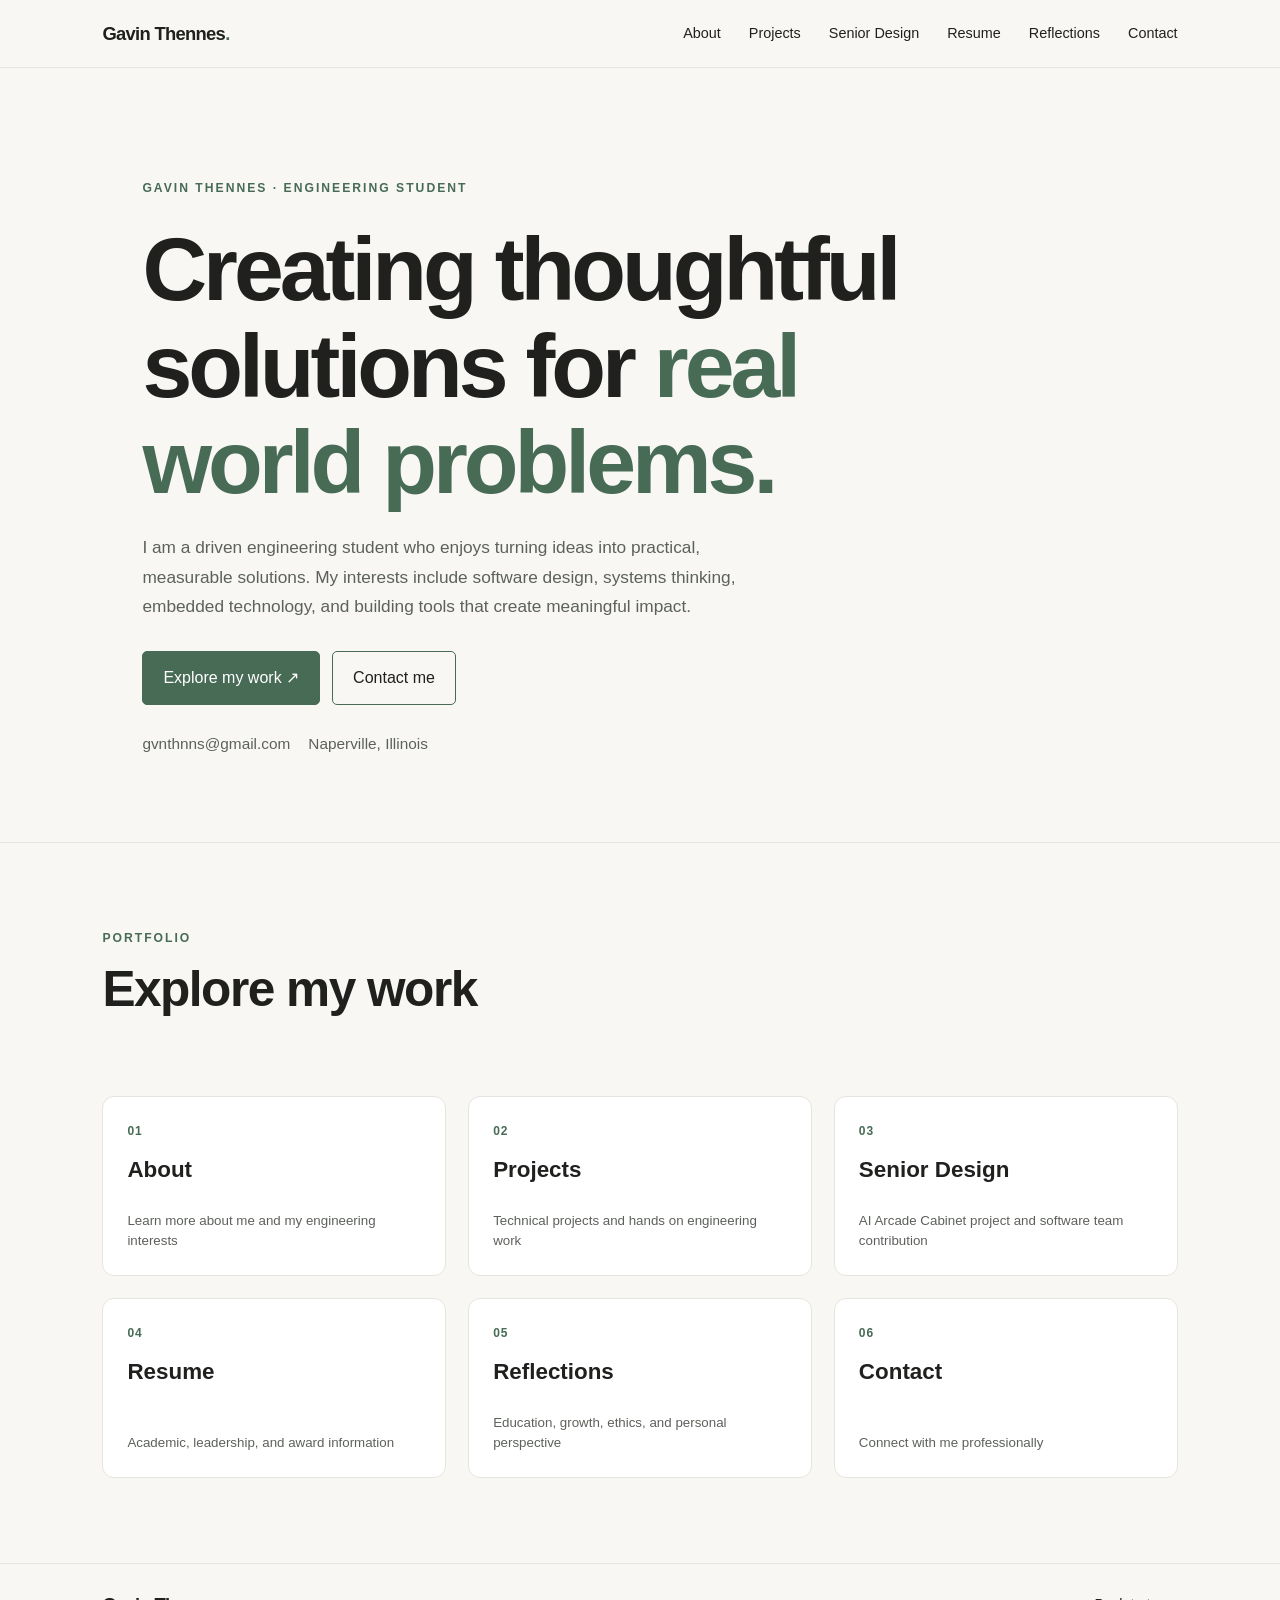
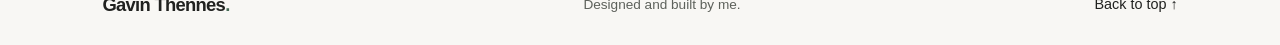
==== index.html @ 058e00fd "first commit" ====
<!DOCTYPE html>
<html lang="en">
<head>
  <meta charset="UTF-8">
  <meta name="viewport" content="width=device-width, initial-scale=1.0">
  <meta name="description" content="Engineering portfolio showcasing Gavin Thennes's projects, skills, and academic reflections.">
  <meta name="theme-color" content="#f8f7f4">
  <title>Gavin Thennes | Engineering Portfolio</title>
  <link rel="stylesheet" href="style.css">
</head>
<body>
  <header class="navbar">
    <a class="logo" href="index.html">Gavin Thennes<span>.</span></a>
    <nav aria-label="Main navigation">
      <a href="about.html">About</a>
      <a href="projects.html">Projects</a>
      <a href="senior-design.html">Senior Design</a>
      <a href="resume.html">Resume</a>
      <a href="reflections.html">Reflections</a>
      <a href="contact.html">Contact</a>
    </nav>
  </header>

  <main>
    <section class="hero" id="home">
      <div class="hero-content">
        <div class="hero-copy">
          <p class="eyebrow">Gavin Thennes · ENGINEERING STUDENT</p>
          <h1>Creating thoughtful<br>solutions for <span>real world problems.</span></h1>
          <p class="intro">
            I am a driven engineering student who enjoys turning ideas into practical,
            measurable solutions. My interests include software design, systems thinking,
            embedded technology, and building tools that create meaningful impact.
          </p>
          <div class="hero-actions">
            <a class="button primary" href="projects.html">Explore my work ↗</a>
            <a class="button secondary" href="contact.html">Contact me</a>
          </div>
          <ul class="contact-inline" aria-label="Contact information">
            <li><a href="mailto:gvnthnns@gmail.com">gvnthnns@gmail.com</a></li>
            <li>Naperville, Illinois</li>
          </ul>
        </div>
      </div>
    </section>

    <section class="section">
      <div class="section-heading">
        <div>
          <p class="eyebrow">PORTFOLIO</p>
          <h2>Explore my work</h2>
        </div>
      </div>

      <div class="card-links">
        <a class="mini-link" href="about.html">
          <span>01</span>
          <strong>About</strong>
          <small>Learn more about me and my engineering interests</small>
        </a>
        <a class="mini-link" href="projects.html">
          <span>02</span>
          <strong>Projects</strong>
          <small>Technical projects and hands on engineering work</small>
        </a>
        <a class="mini-link" href="senior-design.html">
          <span>03</span>
          <strong>Senior Design</strong>
          <small>AI Arcade Cabinet project and software team contribution</small>
        </a>
        <a class="mini-link" href="resume.html">
          <span>04</span>
          <strong>Resume</strong>
          <small>Academic, leadership, and award information</small>
        </a>
        <a class="mini-link" href="reflections.html">
          <span>05</span>
          <strong>Reflections</strong>
          <small>Education, growth, ethics, and personal perspective</small>
        </a>
        <a class="mini-link" href="contact.html">
          <span>06</span>
          <strong>Contact</strong>
          <small>Connect with me professionally</small>
        </a>
      </div>
    </section>
  </main>

  <footer>
    <a class="logo" href="index.html">Gavin Thennes<span>.</span></a>
    <p>Designed and built by me.</p>
    <a href="index.html">Back to top ↑</a>
  </footer>
</body>
</html>
---- style.css ----
/* Personal portfolio — cream and green theme */

:root {
  --background: #f8f7f4;
  --surface: #ffffff;
  --text: #20211f;
  --muted: #5d615b;
  --accent: #476b55;
  --accent-strong: #314d3d;
  --border: #e6e4de;
  --soft-green: #e9eee7;
  --soft-ivory: #f3efe9;
}

* {
  box-sizing: border-box;
}

html {
  scroll-behavior: smooth;
  scroll-padding-top: 90px;
}

body {
  margin: 0;
  background: var(--background);
  color: var(--text);
  font-family: Arial, Helvetica, sans-serif;
  line-height: 1.7;
}

a {
  color: inherit;
  text-decoration: none;
}

a:focus-visible {
  outline: 3px solid var(--accent);
  outline-offset: 4px;
}

img {
  max-width: 100%;
}

.navbar {
  position: sticky;
  top: 0;
  z-index: 10;
  display: flex;
  justify-content: space-between;
  align-items: center;
  gap: 20px;
  padding: 18px 8%;
  background: rgb(248 247 244 / 94%);
  border-bottom: 1px solid var(--border);
  backdrop-filter: blur(12px);
}

.logo {
  font-size: 1.15rem;
  font-weight: 800;
  letter-spacing: -0.7px;
  white-space: nowrap;
}

.logo span {
  color: var(--accent);
}

nav {
  display: flex;
  gap: 28px;
  flex-wrap: wrap;
}

nav a,
footer a {
  font-size: 0.9rem;
}

nav a:hover,
footer a:hover {
  color: var(--accent);
}

.hero {
  max-width: 1200px;
  min-height: 570px;
  margin: auto;
  padding: 110px 8% 85px;
}

.hero-content {
  display: block;
}

.hero-copy {
  max-width: 850px;
}

.about-layout {
  display: grid;
  grid-template-columns: 0.8fr 1.2fr;
  gap: 32px;
  align-items: center;
}

.about-portrait {
  display: flex;
  justify-content: center;
  align-items: center;
}

.about-portrait img {
  display: block;
  width: min(100%, 430px);
  max-height: 640px;
  object-fit: cover;
  border-radius: 18px;
  box-shadow: 0 18px 45px rgb(32 33 31 / 10%);
}

.about-copy {
  width: 100%;
}

.about-objective .narrative-box {
  max-width: 850px;
}

.about-skills {
  background: var(--soft-ivory);
}

.about-skills-grid {
  display: grid;
  grid-template-columns: repeat(2, minmax(0, 1fr));
  gap: 18px;
  margin-top: 28px;
}

.about-skill-card {
  padding: 24px;
  border: 1px solid var(--border);
  border-radius: 10px;
  background: var(--surface);
}

.about-skill-card h3 {
  margin-bottom: 8px;
  font-size: 1.15rem;
}

.about-skill-card p {
  margin-bottom: 0;
  color: var(--muted);
}

.eyebrow {
  color: var(--accent);
  font-size: 0.76rem;
  font-weight: 700;
  letter-spacing: 2px;
  text-transform: uppercase;
}

h1,
h2,
h3,
h4,
p,
ul {
  margin-top: 0;
}

h1 {
  margin: 22px 0;
  font-size: clamp(3rem, 7vw, 5.7rem);
  line-height: 1.08;
  letter-spacing: -4px;
}

h2 {
  font-size: clamp(2rem, 4vw, 3.1rem);
  line-height: 1.2;
  letter-spacing: -1.5px;
}

h1 span {
  color: var(--accent);
}

.intro {
  max-width: 610px;
  color: var(--muted);
  font-size: 1.08rem;
}

.contact-inline {
  display: flex;
  flex-wrap: wrap;
  gap: 18px;
  margin: 26px 0 0;
  padding: 0;
  list-style: none;
  color: var(--muted);
  font-size: 0.96rem;
}

.hero-actions {
  display: flex;
  flex-wrap: wrap;
  gap: 12px;
  margin-top: 30px;
}

.button {
  display: inline-block;
  padding: 12px 20px;
  border: 1px solid var(--accent);
  border-radius: 5px;
  transition: transform 0.2s ease, background 0.2s ease;
}

.button:hover {
  transform: translateY(-2px);
}

.primary {
  background: var(--accent);
  color: #ffffff;
}

.primary:hover {
  background: var(--accent-strong);
}

.secondary {
  background: transparent;
}

.section {
  padding: 85px 8%;
  border-top: 1px solid var(--border);
  scroll-margin-top: 90px;
}

.section-heading {
  display: flex;
  justify-content: space-between;
  align-items: end;
  gap: 20px;
  margin-bottom: 35px;
}

.card-links {
  display: grid;
  grid-template-columns: repeat(3, minmax(0, 1fr));
  gap: 22px;
}

.mini-link {
  display: flex;
  flex-direction: column;
  gap: 10px;
  min-height: 180px;
  padding: 24px;
  border: 1px solid var(--border);
  border-radius: 12px;
  background: var(--surface);
  transition: transform 0.2s ease, box-shadow 0.2s ease;
}

.mini-link:hover {
  transform: translateY(-4px);
  box-shadow: 0 12px 30px rgb(32 33 31 / 7%);
}

.mini-link span {
  color: var(--accent);
  font-size: 0.75rem;
  font-weight: 700;
  letter-spacing: 1px;
}

.mini-link strong {
  font-size: 1.4rem;
  color: var(--text);
}

.mini-link small {
  margin-top: auto;
  color: var(--muted);
  line-height: 1.5;
}

.narrative-box {
  padding: 28px 30px;
  border: 1px solid var(--border);
  border-radius: 12px;
  background: var(--surface);
  color: var(--muted);
}

.narrative-box p:last-child {
  margin-bottom: 0;
}

.feature-project {
  margin-bottom: 32px;
  padding: 28px;
  border: 1px solid var(--border);
  border-radius: 12px;
  background: #fcfbf9;
}

.project-page-link {
  display: block;
  color: inherit;
  transition: transform 0.2s ease, box-shadow 0.2s ease;
}

.project-page-link:hover {
  transform: translateY(-3px);
  box-shadow: 0 12px 30px rgb(32 33 31 / 7%);
}

.project-page-link > p {
  margin-bottom: 0;
  color: var(--muted);
}

.feature-project-header {
  margin-bottom: 18px;
}

.feature-project h3 {
  margin: 8px 0 0;
  font-size: clamp(1.7rem, 3vw, 2.4rem);
  letter-spacing: -1px;
}

.feature-grid {
  display: grid;
  grid-template-columns: repeat(2, minmax(0, 1fr));
  gap: 28px;
  color: var(--muted);
}

.document-links {
  display: grid;
  gap: 6px;
  margin: -10px 0 18px;
  padding-left: 20px;
}

.document-links a {
  color: var(--accent);
  font-weight: 700;
}

.project-type {
  color: var(--accent);
  font-size: 0.7rem;
  font-weight: 700;
  letter-spacing: 1px;
  text-transform: uppercase;
}

.project-grid {
  display: grid;
  grid-template-columns: repeat(2, minmax(0, 1fr));
  gap: 22px;
}

.project-card {
  display: flex;
  flex-direction: column;
  overflow: hidden;
  background: var(--surface);
  border: 1px solid var(--border);
  border-radius: 8px;
  transition: transform 0.2s ease, box-shadow 0.2s ease;
}

.project-card-featured {
  grid-column: 1 / -1;
  display: grid;
  grid-template-columns: minmax(220px, 0.75fr) minmax(0, 1.25fr);
}

.project-card-featured .project-art {
  min-height: 100%;
}

.project-card-featured .project-info {
  padding: 32px;
}

.project-card:hover {
  transform: translateY(-5px);
  box-shadow: 0 12px 30px rgb(32 33 31 / 7%);
}

.project-art {
  position: relative;
  display: flex;
  justify-content: space-between;
  align-items: flex-start;
  min-height: 190px;
  padding: 22px;
  overflow: hidden;
}

.project-art > span:first-child {
  font-size: 0.72rem;
  font-weight: 700;
  letter-spacing: 1.5px;
}

.art-one {
  background: #e1e8df;
  color: #365440;
}

.art-two {
  background: #e9e3d8;
  color: #655542;
}

.art-three {
  background: #dfe6ed;
  color: #3e5368;
}

.art-symbol {
  position: absolute;
  right: 22px;
  bottom: -22px;
  font-size: 6rem;
  font-weight: 800;
  line-height: 1.2;
  opacity: 0.18;
}

.project-info {
  display: flex;
  flex: 1;
  flex-direction: column;
  padding: 24px;
  color: var(--muted);
}

.project-info h3 {
  margin: 0 0 12px;
  font-size: 1.35rem;
  line-height: 1.35;
  color: var(--text);
}

.project-info p {
  font-size: 0.93rem;
}

.project-info strong {
  color: var(--text);
}

.tags {
  display: flex;
  flex-wrap: wrap;
  gap: 7px;
  margin: 10px 0 14px;
}

.tags span {
  padding: 4px 9px;
  border: 1px solid var(--border);
  border-radius: 4px;
  background: #faf9f6;
  color: #555950;
  font-size: 0.74rem;
}

.project-info a,
.feature-grid a {
  margin-top: auto;
  padding-top: 8px;
  color: var(--accent);
  font-size: 0.85rem;
  font-weight: 700;
}

.experience-list {
  display: grid;
  gap: 24px;
}

.experience-item {
  padding: 28px;
  border: 1px solid var(--border);
  border-radius: 12px;
  background: var(--surface);
}

.experience-meta {
  display: flex;
  justify-content: space-between;
  gap: 16px;
  margin-bottom: 12px;
  color: var(--accent);
  font-size: 0.8rem;
  font-weight: 700;
  letter-spacing: 0.08em;
  text-transform: uppercase;
}

.experience-item h3 {
  margin-bottom: 12px;
  font-size: 1.7rem;
}

.experience-item ul,
.resume-columns ul {
  padding-left: 18px;
  color: var(--muted);
}

.mini-grid {
  display: grid;
  grid-template-columns: repeat(2, minmax(0, 1fr));
  gap: 20px;
  margin: 24px 0;
}

.mini-grid h4 {
  margin-bottom: 8px;
  font-size: 1rem;
}

.mini-grid p {
  margin-bottom: 0;
  color: var(--muted);
}

.senior-design-link {
  margin-top: 32px;
}

.senior-design-photo {
  display: block;
  width: 100%;
  max-height: 520px;
  margin: 0 auto 28px;
  border: 1px solid var(--border);
  border-radius: 12px;
  background: var(--surface);
  object-fit: contain;
}

.senior-design-thumbnail {
  display: block;
  width: 100%;
  max-height: 280px;
  margin-bottom: 24px;
  border-radius: 8px;
  object-fit: cover;
  object-position: center 58%;
}

.resume-viewer {
  margin-top: 24px;
  border: 1px solid var(--border);
  border-radius: 12px;
  overflow: hidden;
  background: var(--surface);
}

.resume-viewer embed {
  display: block;
  width: 100%;
  height: min(1100px, 85vh);
  min-height: 560px;
}

.resume-cta {
  margin-top: 24px;
}

.reflections {
  background: var(--soft-ivory);
}

.reflection-grid {
  display: grid;
  grid-template-columns: repeat(2, minmax(0, 1fr));
  gap: 22px;
  margin-top: 24px;
}

.reflection-card {
  padding: 24px;
  border: 1px solid var(--border);
  border-radius: 10px;
  background: var(--surface);
}

.reflection-card p {
  color: var(--muted);
}

.ethic-section {
  background: #f3f6f2;
}

.comments blockquote {
  margin: 0;
  padding: 28px 32px;
  border-left: 4px solid var(--accent);
  background: var(--surface);
  color: var(--muted);
  font-size: 1.05rem;
  line-height: 1.8;
}

.contact {
  padding: 90px 8%;
  background: var(--soft-green);
  text-align: center;
  scroll-margin-top: 90px;
}

.contact > p:not(.eyebrow) {
  max-width: 600px;
  margin-right: auto;
  margin-left: auto;
  color: var(--muted);
}

.contact-links {
  display: flex;
  justify-content: center;
  flex-wrap: wrap;
  gap: 12px;
  margin-top: 28px;
}

footer {
  display: flex;
  justify-content: space-between;
  align-items: center;
  gap: 16px;
  padding: 25px 8%;
  border-top: 1px solid var(--border);
}

footer p {
  margin: 0;
  color: var(--muted);
  font-size: 0.85rem;
}

@media (max-width: 900px) {
  .feature-grid,
  .about-skills-grid,
  .resume-columns,
  .reflection-grid,
  .mini-grid {
    grid-template-columns: 1fr;
  }
}

@media (max-width: 760px) {
  .navbar {
    padding: 16px 5%;
    flex-wrap: wrap;
    gap: 14px;
  }

  nav {
    gap: 15px;
    flex-wrap: wrap;
  }

  nav a {
    font-size: 0.82rem;
  }

  .hero {
    min-height: auto;
    padding: 85px 6%;
  }

  h1 {
    letter-spacing: -2px;
  }

  .section {
    padding: 65px 6%;
  }

  .section-heading {
    align-items: flex-start;
    flex-direction: column;
  }

  .about-layout {
    grid-template-columns: 1fr;
  }

  .about-portrait img {
    width: min(100%, 360px);
  }

  .project-grid {
    grid-template-columns: 1fr;
  }

  .project-card-featured {
    grid-template-columns: 1fr;
  }

  .project-card:last-child {
    grid-column: auto;
  }

  .project-art {
    min-height: 170px;
  }

  .contact {
    padding: 70px 6%;
  }

  .contact-links {
    align-items: stretch;
    flex-direction: column;
    max-width: 260px;
    margin-right: auto;
    margin-left: auto;
  }

  .contact-links .button {
    text-align: center;
  }

  footer {
    padding: 24px 6%;
    flex-wrap: wrap;
  }
}

@media (prefers-reduced-motion: reduce) {
  html {
    scroll-behavior: auto;
  }

  *,
  *::before,
  *::after {
    transition-duration: 0.01ms !important;
    animation-duration: 0.01ms !important;
    animation-iteration-count: 1 !important;
  }
}
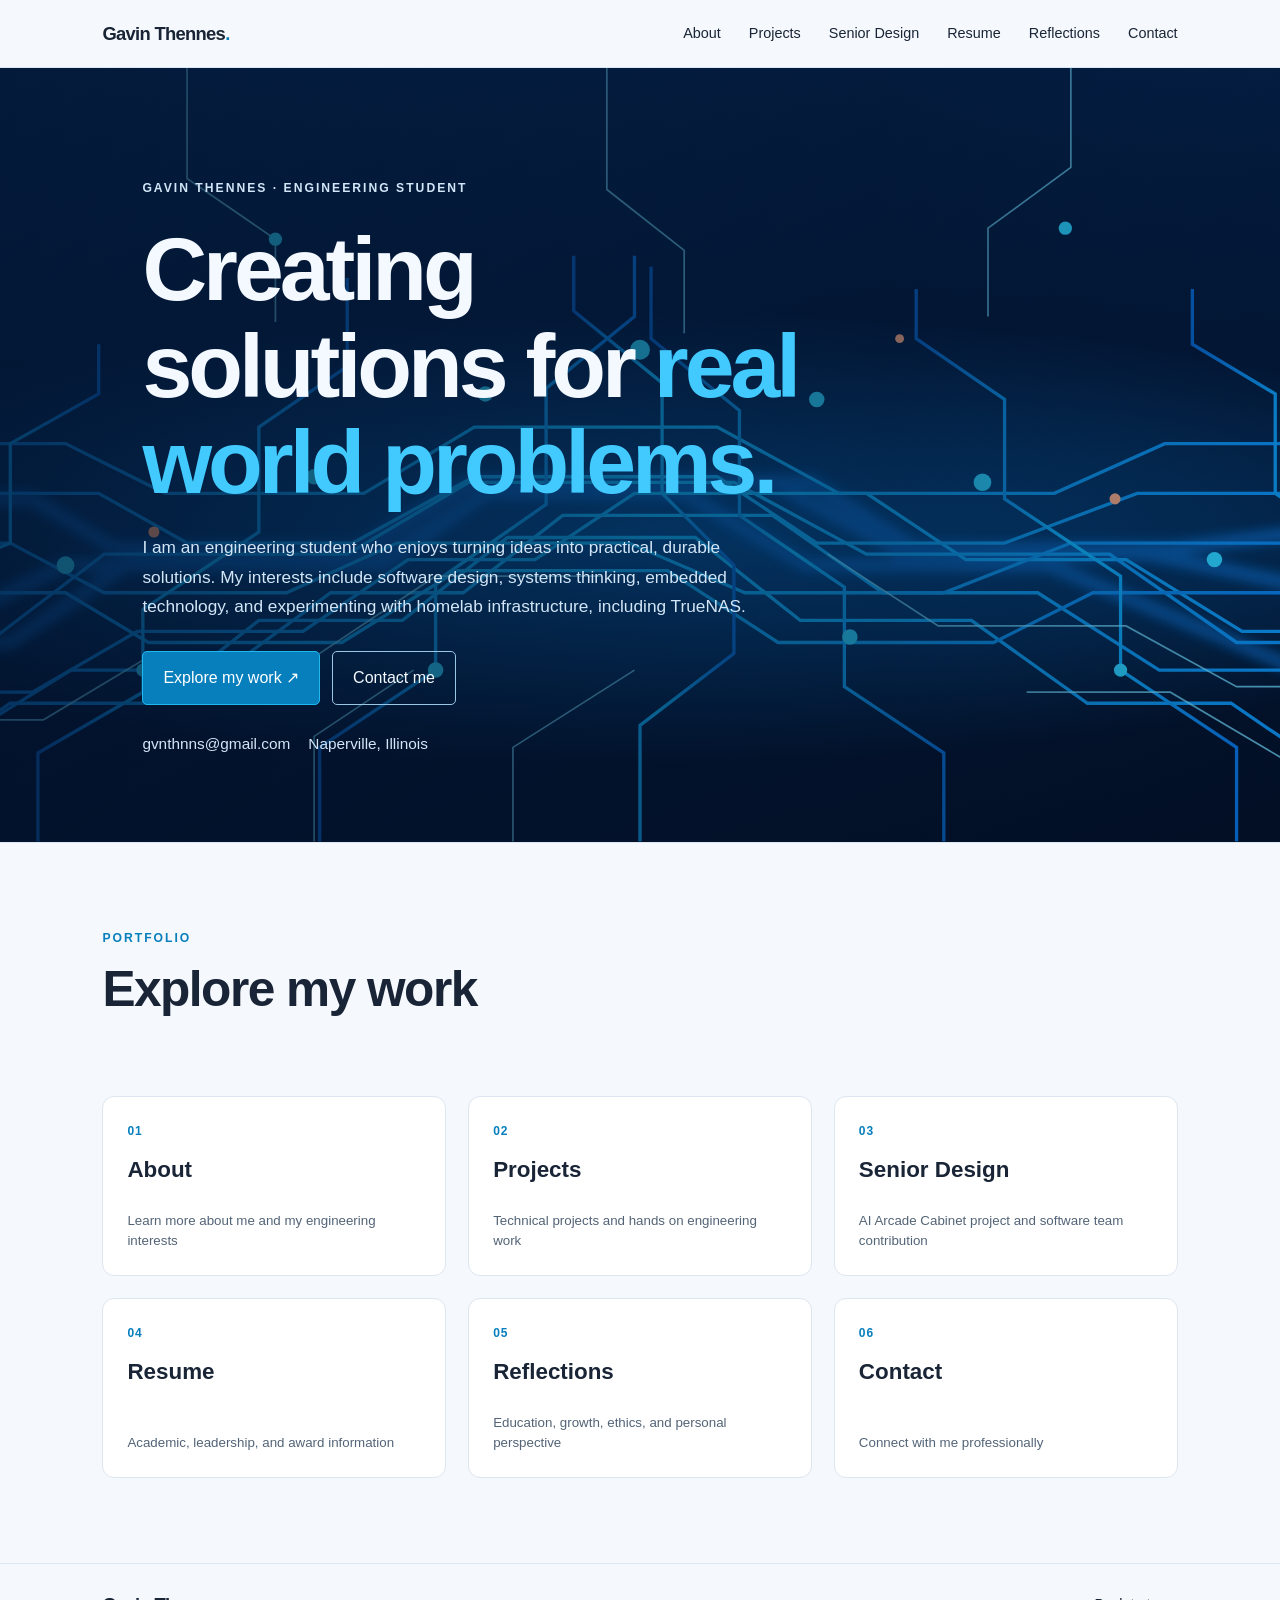
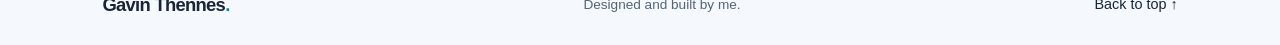
==== commit 51a2a3a9: "animations and such" ====
--- a/index.html
+++ b/index.html
@@ -6,6 +6,7 @@
   <meta name="description" content="Engineering portfolio showcasing Gavin Thennes's projects, skills, and academic reflections.">
   <meta name="theme-color" content="#f8f7f4">
   <title>Gavin Thennes | Engineering Portfolio</title>
+  <script src="page-transitions.js"></script>
   <link rel="stylesheet" href="style.css">
 </head>
 <body>
@@ -23,14 +24,85 @@
 
   <main>
     <section class="hero" id="home">
+      <div class="circuit-board" aria-hidden="true">
+        <svg viewBox="0 0 1600 700" preserveAspectRatio="xMidYMid slice">
+          <defs>
+            <linearGradient id="board-bg" x1="0" y1="0" x2="1" y2="1">
+              <stop offset="0" stop-color="#06366f"/>
+              <stop offset="0.52" stop-color="#031b3d"/>
+              <stop offset="1" stop-color="#020d20"/>
+            </linearGradient>
+            <linearGradient id="trace" x1="0" y1="0" x2="1" y2="0">
+              <stop stop-color="#0864c7"/>
+              <stop offset="0.5" stop-color="#10b9ff"/>
+              <stop offset="1" stop-color="#0873dc"/>
+            </linearGradient>
+            <linearGradient id="copy-shade" x1="0" y1="0" x2="1" y2="0">
+              <stop stop-color="#020e24" stop-opacity=".72"/>
+              <stop offset=".64" stop-color="#020e24" stop-opacity=".45"/>
+              <stop offset="1" stop-color="#020e24" stop-opacity="0"/>
+            </linearGradient>
+            <filter id="trace-glow" x="-30%" y="-30%" width="160%" height="160%">
+              <feGaussianBlur stdDeviation="5"/>
+            </filter>
+            <radialGradient id="horizon-glow">
+              <stop stop-color="#0789ed" stop-opacity=".55"/>
+              <stop offset="1" stop-color="#0789ed" stop-opacity="0"/>
+            </radialGradient>
+          </defs>
+          <rect width="1600" height="700" fill="url(#board-bg)"/>
+          <ellipse cx="800" cy="425" rx="870" ry="205" fill="url(#horizon-glow)"/>
+          <g fill="none" stroke="#078cff" stroke-width="13" opacity=".45" filter="url(#trace-glow)">
+            <path d="M-50 610 280 450h290l90-65h180l110 65h220l480 200"/>
+            <path d="M-30 520h260l120-80h220l110-65h240l120 65h220l390 80"/>
+            <path d="M-50 390h300l75 45h220l100-60h310l95 60h230l370-45"/>
+          </g>
+          <g fill="none" stroke="url(#trace)" stroke-width="3">
+            <path d="M-60 650h180l110-75h130l95-75h130l95-75h170l95 75h155l105 75h130l110 75h260"/>
+            <path d="M-50 610h230l105-65h140l95-70h120l90-70h190l100 70h140l110 70h155l120 65h140"/>
+            <path d="M-50 565h300l95-55h150l95-65h115l90-60h210l90 60h145l105 65h180l250 55"/>
+            <path d="M-50 520h260l105-80h220l110-65h240l120 65h220l115 80h310"/>
+            <path d="M-50 475h330l75 45h175l105-65h190l100 65h195l90-45h250"/>
+            <path d="M-50 430h280l85 45h165l100-45h210l105 45h180l115-45h350"/>
+            <path d="M-50 385h360l80 45h150l110-60h220l90 60h170l120-45h390"/>
+            <path d="M-50 340h330l90 45h180l100-60h220l110 60h195l100-45h350"/>
+            <path d="M40 700V610l80-45v-90l110-45v-90l80-45V250"/>
+            <path d="M255 700v-80l95-55v-75l105-70v-95l80-55V190"/>
+            <path d="M510 700v-85l105-70v-80l100-70v-105l80-65V170"/>
+            <path d="M800 700v-105l85-65v-80l-65-65v-100l-80-65V170"/>
+            <path d="M1075 700v-80l-90-60v-90l-95-65v-95l-80-65V180"/>
+            <path d="M1340 700v-85l-105-70v-85l-105-70v-90l-80-55V200"/>
+            <path d="M1570 700v-95l-100-60v-95l-95-65v-90l-75-45V200"/>
+          </g>
+          <g fill="none" stroke="#73ddff" stroke-width="1.5" opacity=".75">
+            <path d="M0 590h260l100-60h150l105-70h150m-260 240v-95l90-60m90 155v-85l110-70"/>
+            <path d="M1600 560h-260l-100-55h-170l-100-65m630 190h-210l-110-65h-130"/>
+            <path d="M390 0v100l80 55v75m300-230v110l70 55v75m350-240v90l-75 55v80"/>
+          </g>
+          <g fill="#2bd2ff">
+            <circle cx="280" cy="450" r="8"/><circle cx="505" cy="370" r="7"/>
+            <circle cx="660" cy="295" r="7"/><circle cx="800" cy="255" r="9"/>
+            <circle cx="960" cy="300" r="7"/><circle cx="1110" cy="375" r="8"/>
+            <circle cx="1320" cy="445" r="7"/><circle cx="350" cy="545" r="6"/>
+            <circle cx="615" cy="545" r="7"/><circle cx="990" cy="515" r="7"/>
+            <circle cx="1235" cy="545" r="6"/><circle cx="470" cy="155" r="6"/>
+            <circle cx="1185" cy="145" r="6"/>
+          </g>
+          <g fill="#f5a987">
+            <circle cx="360" cy="420" r="5"/><circle cx="1230" cy="390" r="5"/>
+            <circle cx="1035" cy="245" r="4"/>
+          </g>
+          <rect width="1600" height="700" fill="url(#copy-shade)"/>
+        </svg>
+      </div>
       <div class="hero-content">
         <div class="hero-copy">
           <p class="eyebrow">Gavin Thennes · ENGINEERING STUDENT</p>
-          <h1>Creating thoughtful<br>solutions for <span>real world problems.</span></h1>
+          <h1>Creating<br>solutions for <span>real world problems.</span></h1>
           <p class="intro">
-            I am a driven engineering student who enjoys turning ideas into practical,
-            measurable solutions. My interests include software design, systems thinking,
-            embedded technology, and building tools that create meaningful impact.
+            I am an engineering student who enjoys turning ideas into practical, durable solutions.
+            My interests include software design, systems thinking, embedded technology, and
+            experimenting with homelab infrastructure, including TrueNAS.
           </p>
           <div class="hero-actions">
             <a class="button primary" href="projects.html">Explore my work ↗</a>
--- a/style.css
+++ b/style.css
@@ -1,15 +1,60 @@
-/* Personal portfolio — cream and green theme */
+/* Personal portfolio — blue and cool-neutral theme */
 
 :root {
-  --background: #f8f7f4;
+  --background: #f5f8fc;
   --surface: #ffffff;
-  --text: #20211f;
-  --muted: #5d615b;
-  --accent: #476b55;
-  --accent-strong: #314d3d;
-  --border: #e6e4de;
-  --soft-green: #e9eee7;
-  --soft-ivory: #f3efe9;
+  --text: #192536;
+  --muted: #536477;
+  --accent: #087fbd;
+  --accent-strong: #075f91;
+  --border: #dce6f0;
+  --soft-blue: #e8f3fb;
+  --soft-surface: #eef4fa;
+}
+
+html[data-navigation-transition] {
+  overflow-x: clip;
+}
+
+html[data-page-direction="right"] {
+  --page-exit-x: -40%;
+  --page-exit-rotation: 5deg;
+  --page-exit-x-reduced: -20%;
+  --page-enter-x: 100%;
+  --page-enter-rotation: -6deg;
+}
+
+html[data-page-direction="left"] {
+  --page-exit-x: 40%;
+  --page-exit-rotation: -5deg;
+  --page-exit-x-reduced: 20%;
+  --page-enter-x: -100%;
+  --page-enter-rotation: 6deg;
+}
+
+html {
+  --page-depth: -240px;
+  --page-scale: 0.8;
+  --page-enter-depth: -180px;
+  --page-enter-scale: 0.88;
+}
+
+html[data-navigation-motion="reduced"] {
+  --page-exit-x: var(--page-exit-x-reduced);
+  --page-exit-rotation: 0deg;
+  --page-depth: -100px;
+  --page-scale: 0.92;
+  --page-enter-depth: -40px;
+  --page-enter-rotation: 0deg;
+  --page-enter-scale: 0.97;
+}
+
+html[data-navigation-transition="leaving"] body {
+  animation: page-recede 520ms cubic-bezier(0.22, 0.72, 0.24, 1) both;
+}
+
+html[data-navigation-transition="entering"] body {
+  animation: page-enter 760ms cubic-bezier(0.22, 0.72, 0.24, 1) both;
 }
 
 * {
@@ -34,6 +79,11 @@
   text-decoration: none;
 }
 
+a[aria-disabled="true"] {
+  cursor: wait;
+  opacity: 0.65;
+}
+
 a:focus-visible {
   outline: 3px solid var(--accent);
   outline-offset: 4px;
@@ -52,7 +102,7 @@
   align-items: center;
   gap: 20px;
   padding: 18px 8%;
-  background: rgb(248 247 244 / 94%);
+  background: rgb(245 248 252 / 94%);
   border-bottom: 1px solid var(--border);
   backdrop-filter: blur(12px);
 }
@@ -77,6 +127,7 @@
 nav a,
 footer a {
   font-size: 0.9rem;
+  transition: color 220ms ease;
 }
 
 nav a:hover,
@@ -85,18 +136,91 @@
 }
 
 .hero {
+  position: relative;
+  isolation: isolate;
+  overflow: hidden;
+  max-width: none;
+  min-height: 570px;
+  padding: 110px 0 85px;
+  background: #03162f;
+}
+
+.circuit-board {
+  position: absolute;
+  z-index: -1;
+  inset: 0;
+  opacity: 1;
+  pointer-events: none;
+}
+
+.circuit-board svg {
+  display: block;
+  width: 100%;
+  height: 100%;
+}
+
+.hero-content {
+  position: relative;
+  display: block;
   max-width: 1200px;
-  min-height: 570px;
   margin: auto;
-  padding: 110px 8% 85px;
-}
-
-.hero-content {
-  display: block;
+  padding: 0 8%;
 }
 
 .hero-copy {
   max-width: 850px;
+}
+
+.hero .eyebrow,
+.hero .intro,
+.hero .contact-inline {
+  color: #d2e6f7;
+}
+
+.hero h1 {
+  color: #f4f9ff;
+}
+
+.hero h1 span {
+  color: #42caff;
+}
+
+.hero .secondary {
+  color: #f4f9ff;
+  border-color: #9ac7e6;
+}
+
+.hero .secondary:hover {
+  background: rgb(255 255 255 / 10%);
+}
+
+.hero .primary {
+  background: var(--accent);
+  border-color: #20b9ef;
+}
+
+.hero .primary:hover {
+  background: var(--accent-strong);
+}
+
+.hero-copy > * {
+  animation: hero-enter 700ms cubic-bezier(0.16, 1, 0.3, 1) both;
+}
+
+.hero-copy > :nth-child(2) {
+  animation-delay: 70ms;
+}
+
+.hero-copy > :nth-child(3) {
+  animation-delay: 140ms;
+}
+
+.hero-copy > :nth-child(4) {
+  animation-delay: 210ms;
+}
+
+.hero-copy > :nth-child(5) {
+  animation-delay: 280ms;
 }
 
 .about-layout {
@@ -130,7 +254,7 @@
 }
 
 .about-skills {
-  background: var(--soft-ivory);
+  background: var(--soft-surface);
 }
 
 .about-skills-grid {
@@ -220,11 +344,13 @@
   padding: 12px 20px;
   border: 1px solid var(--accent);
   border-radius: 5px;
-  transition: transform 0.2s ease, background 0.2s ease;
+  transition: transform 260ms cubic-bezier(0.2, 0.8, 0.2, 1),
+    background 260ms ease, box-shadow 260ms ease;
 }
 
 .button:hover {
   transform: translateY(-2px);
+  box-shadow: 0 8px 20px rgb(8 127 189 / 20%);
 }
 
 .primary {
@@ -269,12 +395,14 @@
   border: 1px solid var(--border);
   border-radius: 12px;
   background: var(--surface);
-  transition: transform 0.2s ease, box-shadow 0.2s ease;
+  transition: transform 320ms cubic-bezier(0.2, 0.8, 0.2, 1),
+    box-shadow 320ms ease, border-color 320ms ease;
 }
 
 .mini-link:hover {
   transform: translateY(-4px);
   box-shadow: 0 12px 30px rgb(32 33 31 / 7%);
+  border-color: #9bc8e7;
 }
 
 .mini-link span {
@@ -312,13 +440,14 @@
   padding: 28px;
   border: 1px solid var(--border);
   border-radius: 12px;
-  background: #fcfbf9;
+  background: #f8fbfe;
 }
 
 .project-page-link {
   display: block;
   color: inherit;
-  transition: transform 0.2s ease, box-shadow 0.2s ease;
+  transition: transform 320ms cubic-bezier(0.2, 0.8, 0.2, 1),
+    box-shadow 320ms ease, border-color 320ms ease;
 }
 
 .project-page-link:hover {
@@ -381,7 +510,8 @@
   background: var(--surface);
   border: 1px solid var(--border);
   border-radius: 8px;
-  transition: transform 0.2s ease, box-shadow 0.2s ease;
+  transition: transform 320ms cubic-bezier(0.2, 0.8, 0.2, 1),
+    box-shadow 320ms ease, border-color 320ms ease;
 }
 
 .project-card-featured {
@@ -401,6 +531,15 @@
 .project-card:hover {
   transform: translateY(-5px);
   box-shadow: 0 12px 30px rgb(32 33 31 / 7%);
+  border-color: #9bc8e7;
+}
+
+.project-art > * {
+  transition: transform 420ms cubic-bezier(0.2, 0.8, 0.2, 1);
+}
+
+.project-card:hover .art-symbol {
+  transform: scale(1.12) rotate(-4deg);
 }
 
 .project-art {
@@ -420,18 +559,18 @@
 }
 
 .art-one {
-  background: #e1e8df;
-  color: #365440;
+  background: #dcecff;
+  color: #145b99;
 }
 
 .art-two {
-  background: #e9e3d8;
-  color: #655542;
+  background: #e2f2fb;
+  color: #1c648e;
 }
 
 .art-three {
-  background: #dfe6ed;
-  color: #3e5368;
+  background: #e3eaf8;
+  color: #384e85;
 }
 
 .art-symbol {
@@ -478,8 +617,8 @@
   padding: 4px 9px;
   border: 1px solid var(--border);
   border-radius: 4px;
-  background: #faf9f6;
-  color: #555950;
+  background: #f2f7fc;
+  color: #3e5871;
   font-size: 0.74rem;
 }
 
@@ -557,6 +696,12 @@
   border-radius: 12px;
   background: var(--surface);
   object-fit: contain;
+  transition: box-shadow 320ms ease, border-color 320ms ease;
+}
+
+.senior-design-photo:hover {
+  border-color: #9bc8e7;
+  box-shadow: 0 16px 38px rgb(8 73 127 / 14%);
 }
 
 .senior-design-thumbnail {
@@ -589,7 +734,7 @@
 }
 
 .reflections {
-  background: var(--soft-ivory);
+  background: var(--soft-surface);
 }
 
 .reflection-grid {
@@ -604,6 +749,14 @@
   border: 1px solid var(--border);
   border-radius: 10px;
   background: var(--surface);
+  transition: transform 320ms cubic-bezier(0.2, 0.8, 0.2, 1),
+    box-shadow 320ms ease, border-color 320ms ease;
+}
+
+.reflection-card:hover {
+  transform: translateY(-4px);
+  border-color: #9bc8e7;
+  box-shadow: 0 12px 30px rgb(32 33 31 / 7%);
 }
 
 .reflection-card p {
@@ -611,7 +764,7 @@
 }
 
 .ethic-section {
-  background: #f3f6f2;
+  background: #f0f6fb;
 }
 
 .comments blockquote {
@@ -626,7 +779,7 @@
 
 .contact {
   padding: 90px 8%;
-  background: var(--soft-green);
+  background: var(--soft-blue);
   text-align: center;
   scroll-margin-top: 90px;
 }
@@ -644,6 +797,17 @@
   flex-wrap: wrap;
   gap: 12px;
   margin-top: 28px;
+}
+
+.about-skill-card {
+  transition: transform 320ms cubic-bezier(0.2, 0.8, 0.2, 1),
+    box-shadow 320ms ease, border-color 320ms ease;
+}
+
+.about-skill-card:hover {
+  transform: translateY(-3px);
+  border-color: #9bc8e7;
+  box-shadow: 0 10px 24px rgb(32 33 31 / 6%);
 }
 
 footer {
@@ -659,6 +823,81 @@
   margin: 0;
   color: var(--muted);
   font-size: 0.85rem;
+}
+
+@supports (animation-timeline: view()) {
+  .mini-link,
+  .project-card,
+  .reflection-card,
+  .about-skill-card,
+  .experience-item {
+    animation: card-enter 1ms linear both;
+    animation-timeline: view();
+    animation-range: entry 0% entry 30%;
+  }
+}
+
+@keyframes page-enter {
+  from {
+    opacity: 0.9;
+    transform: perspective(1400px) translate3d(var(--page-enter-x), 0, var(--page-enter-depth, -100px))
+      rotateY(var(--page-enter-rotation)) scale(var(--page-enter-scale, 0.82));
+  }
+
+  72% {
+    opacity: 0.9;
+    transform: perspective(1400px) translate3d(0, 0, var(--page-enter-depth, -100px))
+      rotateY(0) scale(var(--page-enter-scale, 0.88));
+  }
+
+  92% {
+    opacity: 1;
+    transform: perspective(1400px) translate3d(0, 0, 0)
+      rotateY(0) scale(1);
+  }
+
+  to {
+    opacity: 1;
+    transform: none;
+  }
+}
+
+@keyframes page-recede {
+  48% {
+    opacity: 0.86;
+    transform: perspective(1400px) translate3d(0, 0, var(--page-depth, -240px))
+      rotateY(0) scale(var(--page-scale, 0.8));
+  }
+
+  to {
+    opacity: 0.62;
+    transform: perspective(1400px) translate3d(var(--page-exit-x), 0, var(--page-depth, -220px))
+      rotateY(var(--page-exit-rotation)) scale(var(--page-scale, 0.84));
+  }
+}
+
+@keyframes hero-enter {
+  from {
+    opacity: 0;
+    translate: 0 18px;
+  }
+
+  to {
+    opacity: 1;
+    translate: 0 0;
+  }
+}
+
+@keyframes card-enter {
+  from {
+    opacity: 0;
+    translate: 0 22px;
+  }
+
+  to {
+    opacity: 1;
+    translate: 0 0;
+  }
 }
 
 @media (max-width: 900px) {
@@ -689,7 +928,11 @@
 
   .hero {
     min-height: auto;
-    padding: 85px 6%;
+    padding: 85px 0;
+  }
+
+  .hero-content {
+    padding: 0 6%;
   }
 
   h1 {
@@ -756,11 +999,46 @@
     scroll-behavior: auto;
   }
 
+  .circuit-board {
+    animation: none !important;
+    clip-path: none !important;
+  }
+
   *,
   *::before,
   *::after {
     transition-duration: 0.01ms !important;
     animation-duration: 0.01ms !important;
     animation-iteration-count: 1 !important;
-  }
-}
+    animation-timeline: auto !important;
+    translate: none !important;
+  }
+
+  html[data-navigation-transition="leaving"] body {
+    animation-name: page-recede !important;
+    animation-duration: 360ms !important;
+  }
+
+  html[data-navigation-transition="entering"] body {
+    animation-name: page-enter !important;
+    animation-duration: 600ms !important;
+  }
+}
+
+@keyframes circuit-wipe {
+  from {
+    clip-path: inset(0);
+  }
+
+  to {
+    clip-path: inset(0 0 0 100%);
+  }
+}
+
+@supports (animation-timeline: scroll()) {
+  .circuit-board {
+    animation: circuit-wipe 1s linear both;
+    animation-timeline: scroll(root block);
+    animation-range: 0px 570px;
+  }
+}
